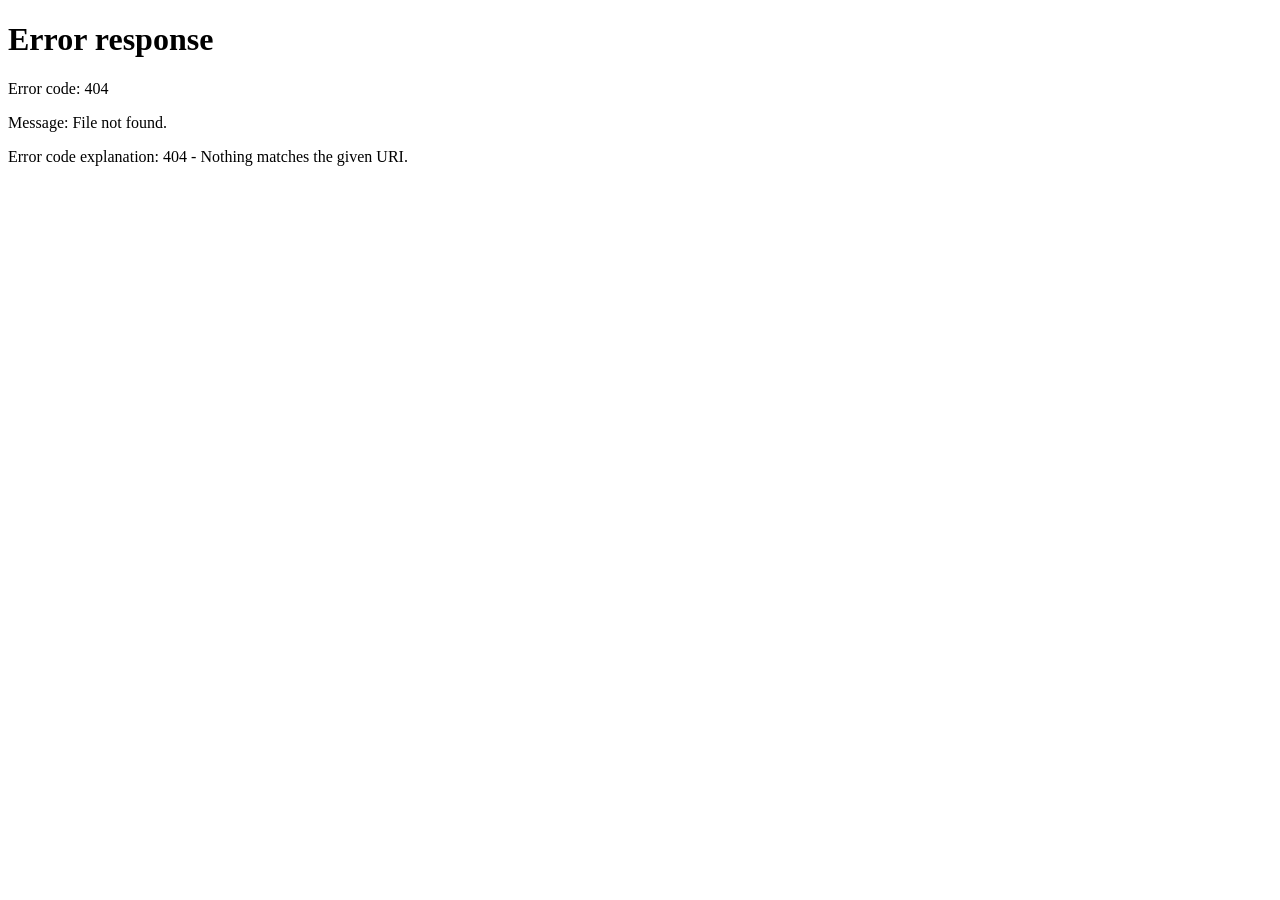
==== index.html @ 26c0bbec "Add files via upload" ====
<!DOCTYPE html>
<html lang="vi">
<head>
  <meta charset="UTF-8">
  <meta http-equiv="refresh" content="0; url=main.html">
  <title>Không gian của tôi</title>
</head>
<body>
  <p>Đang mở Không gian của tôi...</p>
  <script>window.location.replace("main.html");</script>
</body>
</html>
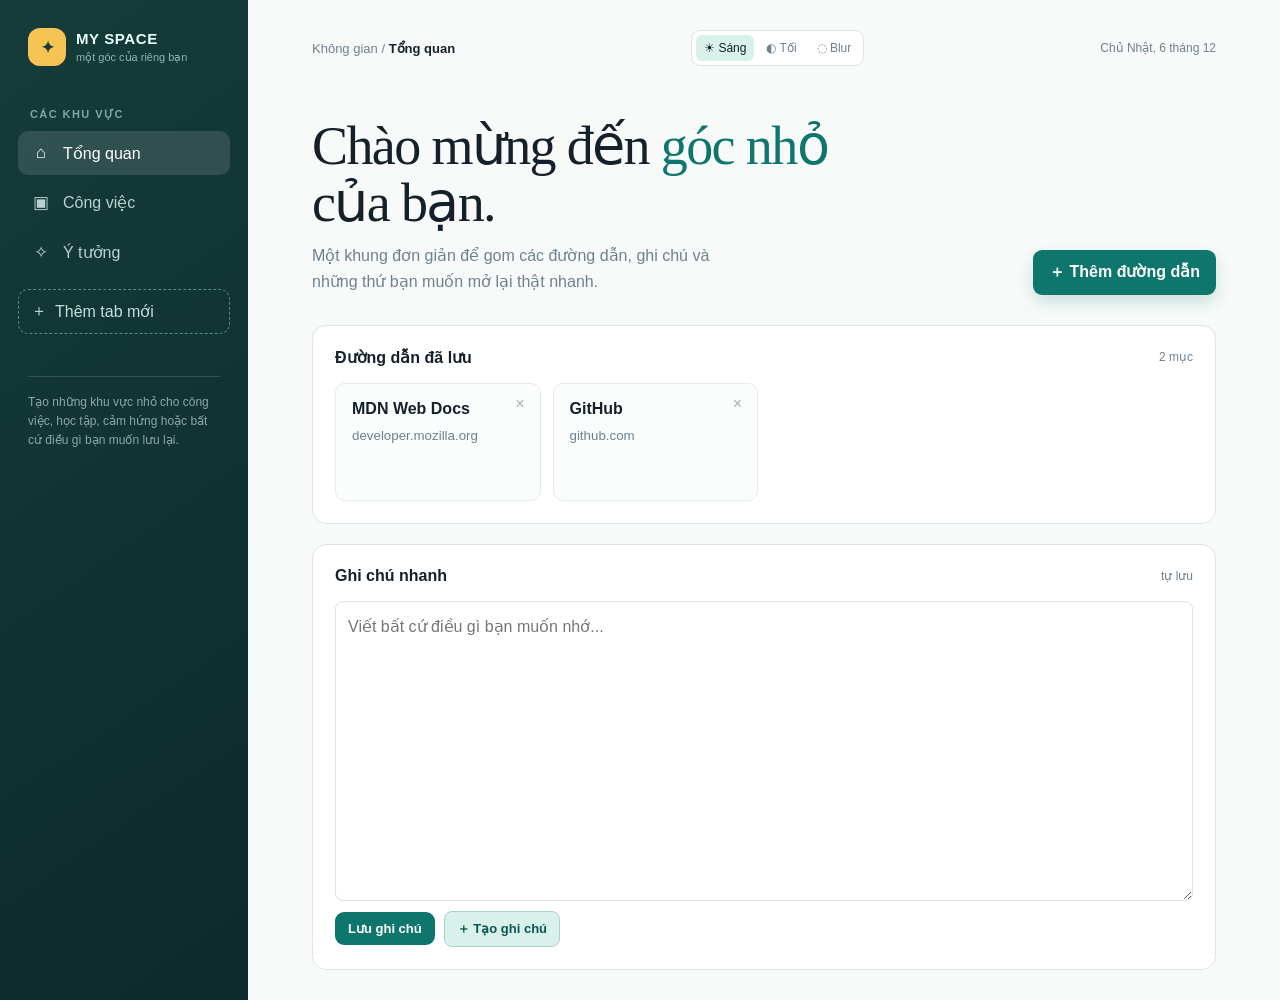
==== commit 78a7a66a: "Update index.html" ====
--- a/index.html
+++ b/index.html
@@ -3,7 +3,7 @@
 <head>
   <meta charset="UTF-8">
   <meta http-equiv="refresh" content="0; url=main.html">
-  <title>Không gian của tôi</title>
+  <title>My Blog for notes</title>
 </head>
 <body>
   <p>Đang mở Không gian của tôi...</p>
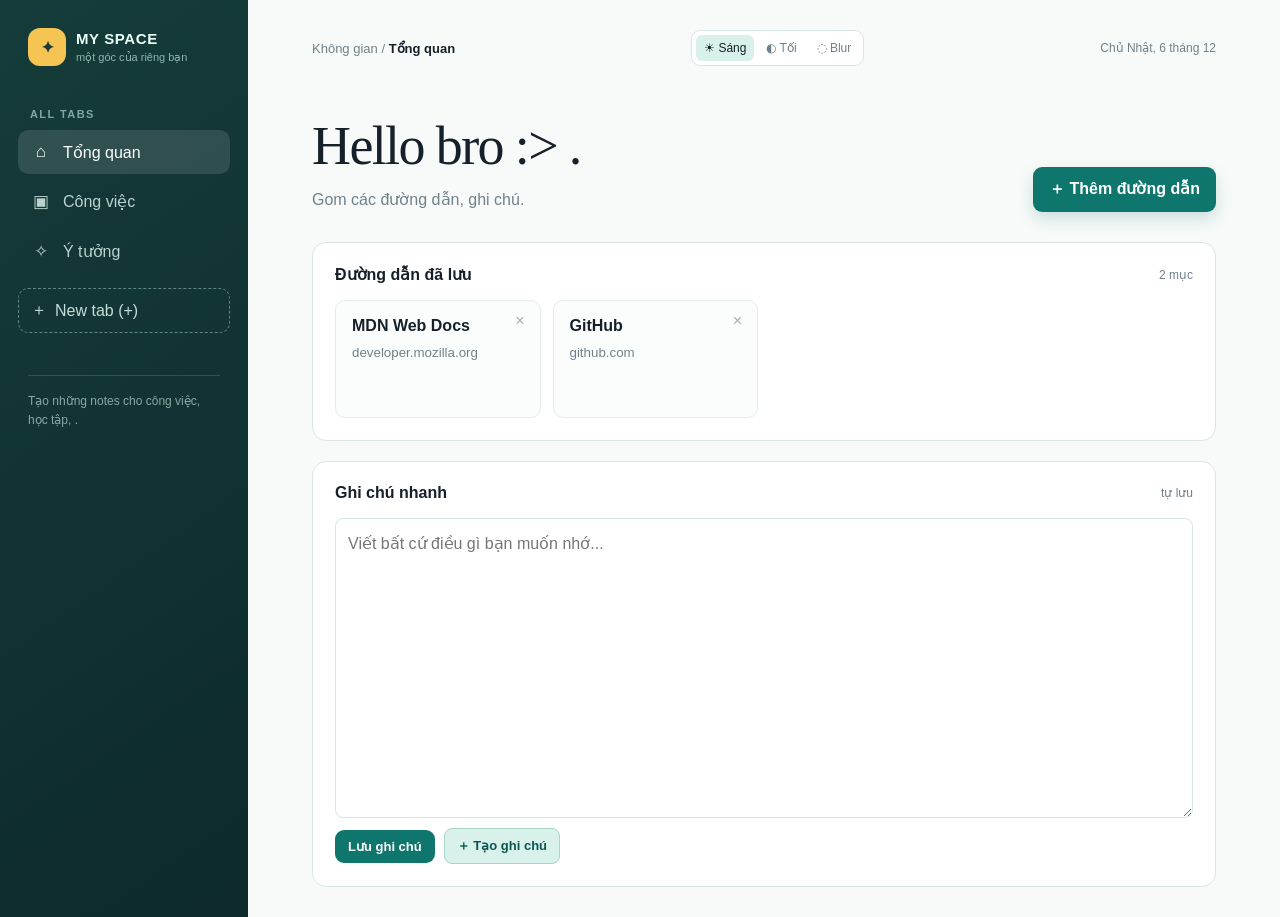
==== commit 588043d5: "Update index.html" ====
--- a/index.html
+++ b/index.html
@@ -6,7 +6,7 @@
   <title>My Blog for notes</title>
 </head>
 <body>
-  <p>Đang mở Không gian của tôi...</p>
+  <p>Still opening, please wait!</p>
   <script>window.location.replace("main.html");</script>
 </body>
 </html>
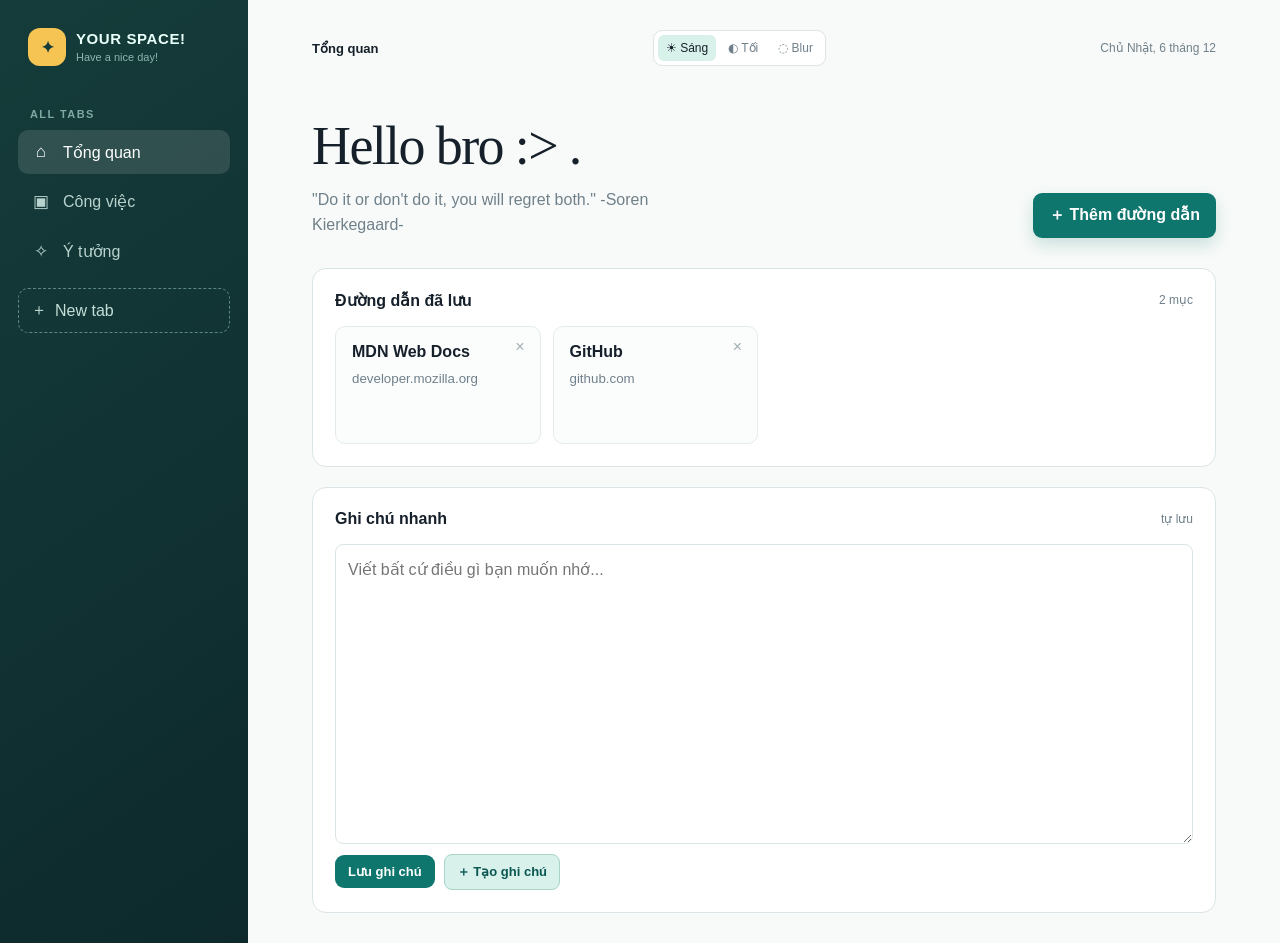
==== commit 23e30dea: "Change title from 'My Blog for notes' to 'Notes'" ====
--- a/index.html
+++ b/index.html
@@ -3,7 +3,7 @@
 <head>
   <meta charset="UTF-8">
   <meta http-equiv="refresh" content="0; url=main.html">
-  <title>My Blog for notes</title>
+  <title>Notes</title>
 </head>
 <body>
   <p>Still opening, please wait!</p>
